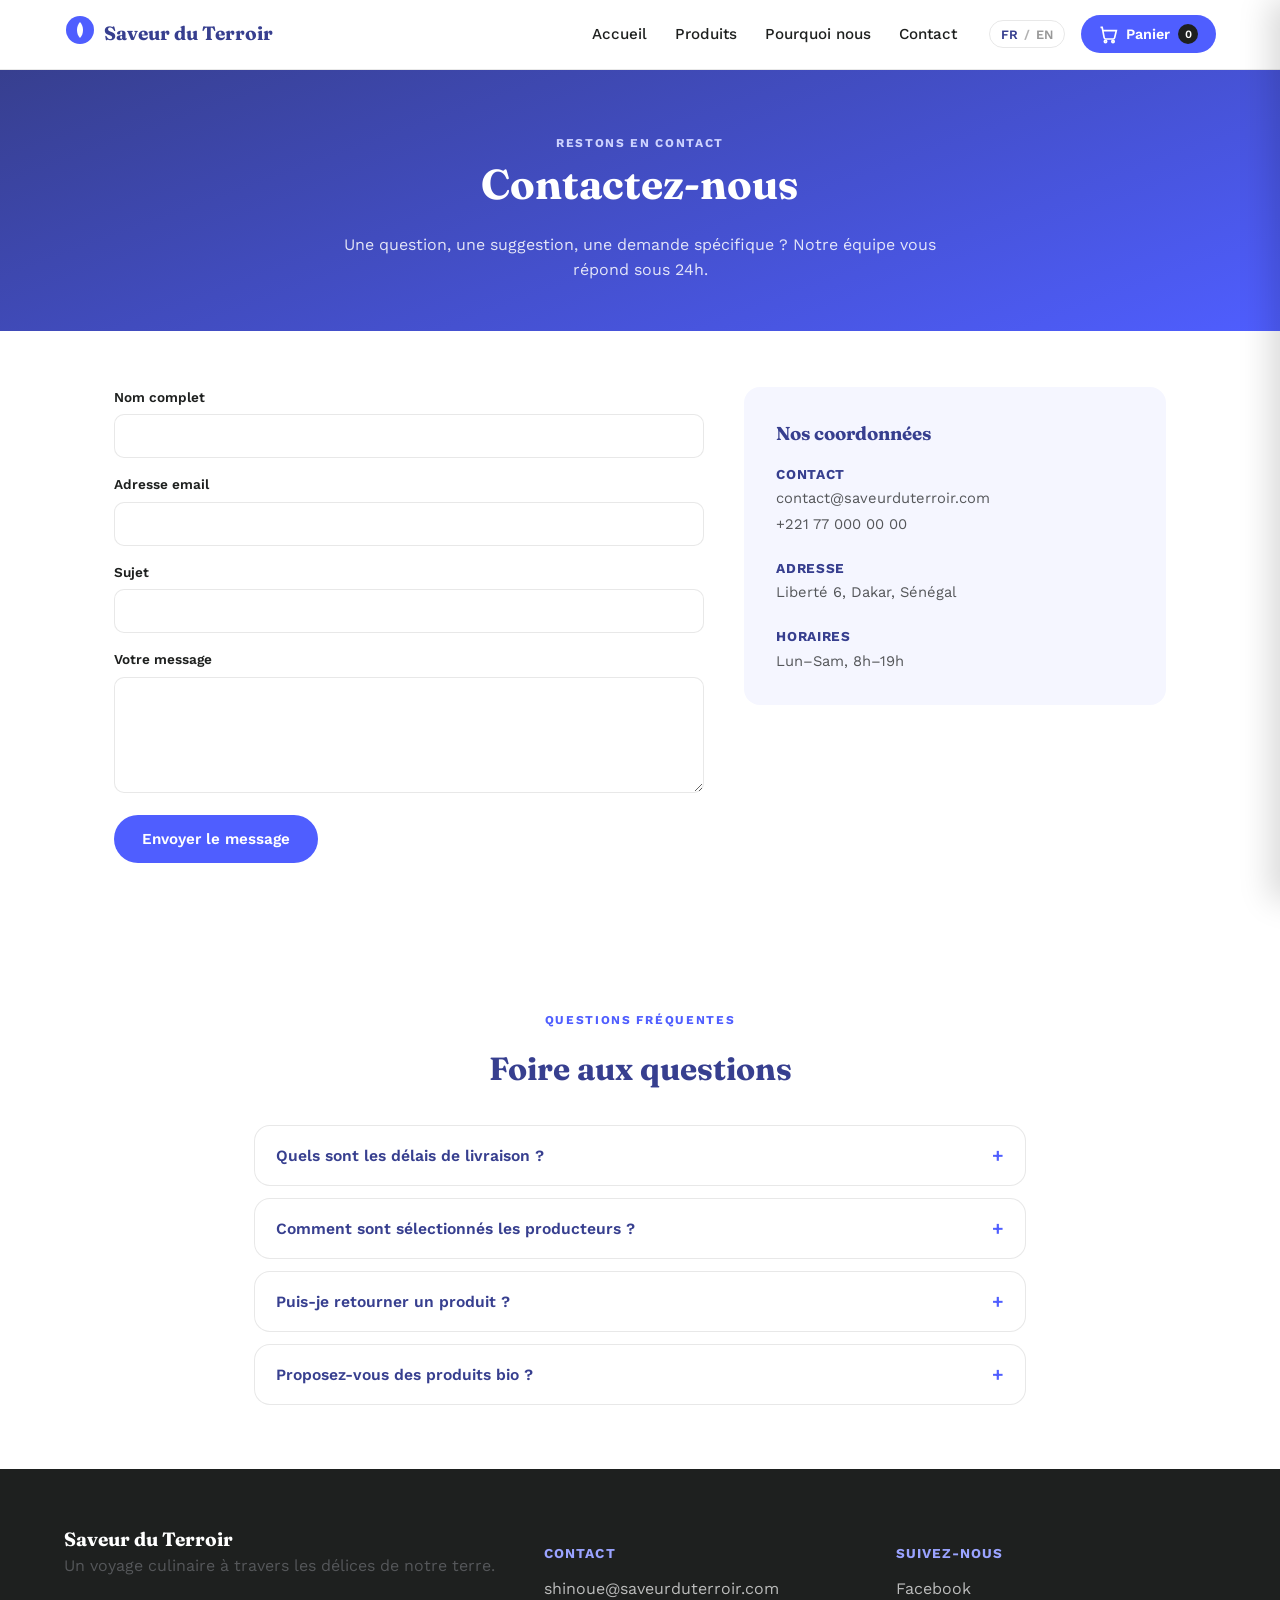
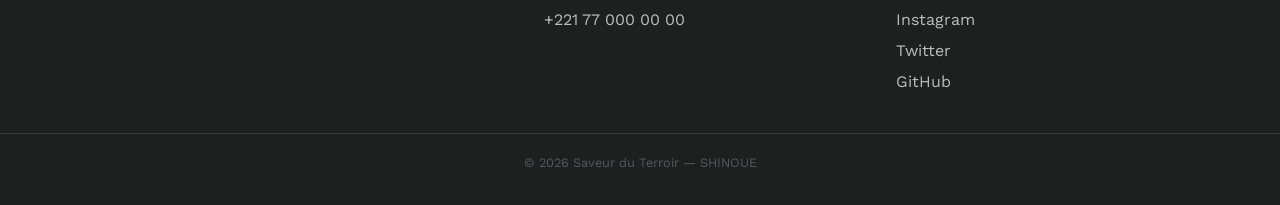
==== contact.html @ abf0537a "Add files via upload" ====
<!DOCTYPE html>
<html lang="fr" data-lang="fr">
<head>
<meta charset="UTF-8">
<meta name="viewport" content="width=device-width, initial-scale=1.0">
<title>Contact — Saveur du Terroir</title>
<meta name="description" content="Contactez l'équipe Saveur du Terroir pour toute question sur nos produits ou vos commandes.">
<link rel="preconnect" href="https://fonts.googleapis.com">
<link href="https://fonts.googleapis.com/css2?family=Fraunces:ital,opsz,wght@0,9..144,400;0,9..144,600;0,9..144,700;0,9..144,900;1,9..144,500&family=Work+Sans:wght@400;500;600;700&display=swap" rel="stylesheet">
<link rel="stylesheet" href="style.css">
</head>
<body>

<!-- ============ HEADER ============ -->
<header class="site-header" id="siteHeader">
  <div class="header-inner">
    <a href="index.html#top" class="logo">
      <span class="logo-mark" aria-hidden="true">
        <svg viewBox="0 0 48 48" width="32" height="32">
          <circle cx="24" cy="24" r="21" fill="var(--color-primary)"/>
          <path d="M24 12 C30 18 30 30 24 36 C18 30 18 18 24 12 Z" fill="#fff"/>
        </svg>
      </span>
      <span class="logo-text">Saveur du Terroir</span>
    </a>

    <nav class="main-nav" aria-label="Navigation principale">
      <a href="index.html#top" data-i18n="nav.home">Accueil</a>
      <a href="produits.html" data-i18n="nav.products">Produits</a>
      <a href="index.html#pourquoi" data-i18n="nav.why">Pourquoi nous</a>
      <a href="contact.html" data-i18n="nav.contact">Contact</a>
    </nav>

    <div class="header-actions">
      <button class="lang-toggle" id="langToggle" aria-label="Changer de langue">
        <span class="lang-option is-active" data-lang-btn="fr">FR</span>
        <span class="lang-sep">/</span>
        <span class="lang-option" data-lang-btn="en">EN</span>
      </button>
      <button class="cart-button" id="cartButton" aria-haspopup="dialog" aria-controls="cartDrawer">
        <svg viewBox="0 0 24 24" width="20" height="20" fill="none" stroke="currentColor" stroke-width="2">
          <path d="M3 4h2l2.4 12.4a2 2 0 0 0 2 1.6h8.6a2 2 0 0 0 2-1.6L22 8H6"/>
          <circle cx="9" cy="21" r="1.4"/>
          <circle cx="18" cy="21" r="1.4"/>
        </svg>
        <span data-i18n="nav.cart">Panier</span>
        <span class="cart-count" id="cartCount">0</span>
      </button>
    </div>
  </div>
</header>

<!-- ============ PAGE HEADER BANNER ============ -->
<section class="page-banner">
  <div class="page-banner-inner reveal">
    <p class="eyebrow" data-i18n="page.contact.eyebrow">Restons en contact</p>
    <h1 data-i18n="page.contact.title">Contactez-nous</h1>
    <p data-i18n="page.contact.sub">Une question, une suggestion, une demande spécifique ? Notre équipe vous répond sous 24h.</p>
  </div>
</section>

<!-- ============ CONTACT ============ -->
<section class="contact-section">
  <div class="contact-grid">
    <form class="contact-form reveal" id="contactForm">
      <label>
        <span data-i18n="contact.form.name">Nom complet</span>
        <input type="text" name="name" required>
      </label>
      <label>
        <span data-i18n="contact.form.email">Adresse email</span>
        <input type="email" name="email" required>
      </label>
      <label>
        <span data-i18n="contact.form.subject">Sujet</span>
        <input type="text" name="subject">
      </label>
      <label>
        <span data-i18n="contact.form.message">Votre message</span>
        <textarea name="message" rows="5" required></textarea>
      </label>
      <button type="submit" class="btn btn--primary" data-i18n="contact.form.submit">Envoyer le message</button>
      <p class="form-msg" id="contactMsg"></p>
    </form>

    <div class="contact-info reveal">
      <h3 data-i18n="contact.info.title">Nos coordonnées</h3>
      <ul class="info-list">
        <li>
          <strong data-i18n="footer.contact">Contact</strong>
          <span>contact@saveurduterroir.com</span>
          <span>+221 77 000 00 00</span>
        </li>
        <li>
          <strong>Adresse</strong>
          <span data-i18n="contact.info.address">Liberté 6, Dakar, Sénégal</span>
        </li>
        <li>
          <strong>Horaires</strong>
          <span data-i18n="contact.info.hours">Lun–Sam, 8h–19h</span>
        </li>
      </ul>
    </div>
  </div>
</section>

<!-- ============ FAQ ============ -->
<section class="faq-section">
  <div class="section-head reveal">
    <p class="eyebrow" data-i18n="faq.eyebrow">Questions fréquentes</p>
    <h2 data-i18n="faq.title">Foire aux questions</h2>
  </div>
  <div class="faq-list reveal">
    <div class="faq-item">
      <button class="faq-question"><span data-i18n="faq.q1">Quels sont les délais de livraison ?</span><span class="faq-icon">+</span></button>
      <div class="faq-answer"><p data-i18n="faq.a1">Nous livrons sous 24h à Dakar et sa banlieue, et sous 2 à 4 jours dans le reste du pays.</p></div>
    </div>
    <div class="faq-item">
      <button class="faq-question"><span data-i18n="faq.q2">Comment sont sélectionnés les producteurs ?</span><span class="faq-icon">+</span></button>
      <div class="faq-answer"><p data-i18n="faq.a2">Chaque producteur est visité et évalué par notre équipe avant intégration au catalogue.</p></div>
    </div>
    <div class="faq-item">
      <button class="faq-question"><span data-i18n="faq.q3">Puis-je retourner un produit ?</span><span class="faq-icon">+</span></button>
      <div class="faq-answer"><p data-i18n="faq.a3">Oui, tout produit non conforme ou endommagé à la livraison peut être signalé sous 24h.</p></div>
    </div>
    <div class="faq-item">
      <button class="faq-question"><span data-i18n="faq.q4">Proposez-vous des produits bio ?</span><span class="faq-icon">+</span></button>
      <div class="faq-answer"><p data-i18n="faq.a4">Une partie croissante de notre catalogue est certifiée bio ou cultivée sans pesticides.</p></div>
    </div>
  </div>
</section>

<!-- ============ FOOTER ============ -->
<footer class="site-footer">
  <div class="footer-inner">
    <div class="footer-brand">
      <span class="logo-text">Saveur du Terroir</span>
      <p data-i18n="footer.tagline">Un voyage culinaire à travers les délices de notre terre.</p>
    </div>
    <div class="footer-col">
      <h4 data-i18n="footer.contact">Contact</h4>
      <p>shinoue@saveurduterroir.com</p>
      <p>+221 77 000 00 00</p>
    </div>
    <div class="footer-col">
      <h4 data-i18n="footer.follow">Suivez-nous</h4>
      <p><a href="#">Facebook</a></p>
      <p><a href="#">Instagram</a></p>
      <p><a href="#">Twitter</a></p>
      <p><a href="https://github.com/" target="_blank" rel="noopener">GitHub</a></p>
    </div>
  </div>
  <div class="footer-bottom">
    <p>© 2026 Saveur du Terroir — <span >SHINOUE</span></p>
  </div>
</footer>

<!-- ============ CART DRAWER ============ -->
<div class="drawer-overlay" id="drawerOverlay"></div>
<aside class="cart-drawer" id="cartDrawer" role="dialog" aria-label="Panier">
  <div class="cart-drawer-head">
    <h3 data-i18n="cart.title">Votre panier</h3>
    <button class="drawer-close" id="drawerClose" aria-label="Fermer">✕</button>
  </div>
  <div class="cart-items" id="cartItems"></div>
  <div class="cart-footer">
    <div class="cart-total-row">
      <span data-i18n="cart.total">Total</span>
      <strong id="cartTotal">0 FCFA</strong>
    </div>
    <button class="btn btn--primary btn--full" id="checkoutBtn" data-i18n="cart.checkout">Valider la commande</button>
  </div>
</aside>

<script src="script.js"></script>
</body>
</html>
---- style.css ----
/* =========================================================
   SAVEUR DU TERROIR — design tokens
   Palette (coolors) : https://coolors.co/ffffff-4f5eff-373f8f-1e201f
   ========================================================= */
:root{
  --color-bg:        #FFFFFF;
  --color-surface:   #F5F6FF; /* teinte claire dérivée du bleu, pour alterner les sections */
  --color-primary:   #4F5EFF; /* bleu principal */
  --color-primary-d: #373F8F; /* bleu profond */
  --color-ink:       #1E201F; /* quasi-noir, texte */
  --color-ink-soft:  #55575A;
  --color-line:      rgba(30,32,31,.10);

  --font-display: 'Fraunces', serif;
  --font-body: 'Work Sans', sans-serif;

  --radius: 16px;
  --shadow: 0 12px 32px rgba(55,63,143,.16);
  --ease: cubic-bezier(.22,.61,.36,1);
}

*{ box-sizing:border-box; }
html{ scroll-behavior:smooth; }
body{
  margin:0; font-family:var(--font-body); color:var(--color-ink);
  background:var(--color-bg); line-height:1.55; -webkit-font-smoothing:antialiased;
  overflow-x:hidden;
}
h1,h2,h3{ font-family:var(--font-display); margin:0 0 .4em; color:var(--color-primary-d); }
p{ margin:0 0 1em; color:var(--color-ink-soft); }
a{ color:inherit; }
ul,ol{ margin:0; padding:0; list-style:none; }
button{ font-family:inherit; cursor:pointer; }
img{ max-width:100%; display:block; }

.btn{
  display:inline-flex; align-items:center; justify-content:center;
  padding:.85em 1.7em; border-radius:999px; font-weight:600; text-decoration:none;
  border:2px solid transparent; font-size:.95rem;
  transition: transform .2s var(--ease), box-shadow .2s var(--ease), background .2s var(--ease);
}
.btn--primary{ background:var(--color-primary); color:#fff; }
.btn--primary:hover{ transform:translateY(-3px); box-shadow:var(--shadow); background:var(--color-primary-d); }
.btn--ghost{ border-color:var(--color-primary); color:var(--color-primary-d); }
.btn--ghost:hover{ background:var(--color-primary); color:#fff; transform:translateY(-3px); }
.btn--full{ width:100%; }

/* ---------------- scroll-reveal animation ---------------- */
.reveal{
  opacity:0; transform: translateY(28px);
  transition: opacity .7s var(--ease), transform .7s var(--ease);
}
.reveal.is-visible{ opacity:1; transform:none; }
@media (prefers-reduced-motion: reduce){
  .reveal{ opacity:1; transform:none; transition:none; }
  *{ scroll-behavior:auto !important; }
}

/* =========================== HEADER =========================== */
.site-header{
  position:sticky; top:0; z-index:40;
  background:rgba(255,255,255,.85); backdrop-filter:blur(8px);
  border-bottom:1px solid var(--color-line);
  transition: box-shadow .3s var(--ease);
}
.site-header.is-scrolled{ box-shadow:0 4px 20px rgba(30,32,31,.06); }
.header-inner{ max-width:1200px; margin:0 auto; display:flex; align-items:center; gap:2rem; padding:.9rem 1.5rem; }
.logo{ display:flex; align-items:center; gap:.5rem; text-decoration:none; }
.logo-text{ font-family:var(--font-display); font-weight:700; font-size:1.2rem; color:var(--color-primary-d); }
.main-nav{ display:flex; gap:1.75rem; margin-left:auto; }
.main-nav a{ text-decoration:none; font-weight:500; font-size:.95rem; position:relative; }
.main-nav a::after{
  content:""; position:absolute; left:0; bottom:-4px; width:0; height:2px;
  background:var(--color-primary); transition:width .25s var(--ease);
}
.main-nav a:hover::after{ width:100%; }
.header-actions{ display:flex; align-items:center; gap:1rem; }

.lang-toggle{
  display:flex; align-items:center; gap:.35rem; background:none;
  border:1px solid var(--color-line); border-radius:999px; padding:.35rem .7rem;
  font-size:.8rem; font-weight:600;
}
.lang-option{ opacity:.4; transition:opacity .2s; }
.lang-option.is-active{ opacity:1; color:var(--color-primary-d); }
.lang-sep{ opacity:.3; }

.cart-button{
  display:flex; align-items:center; gap:.5rem; background:var(--color-primary); color:#fff;
  border:none; border-radius:999px; padding:.55rem 1.1rem; font-weight:600; font-size:.9rem;
  transition: transform .2s var(--ease), background .2s var(--ease);
}
.cart-button:hover{ background:var(--color-primary-d); transform:translateY(-2px); }
.cart-count{
  background:var(--color-ink); color:#fff; border-radius:999px; min-width:20px; height:20px;
  display:flex; align-items:center; justify-content:center; font-size:.7rem; padding:0 .3rem;
  transition: transform .2s var(--ease);
}
.cart-count.bump{ transform:scale(1.35); }

/* =========================== HERO =========================== */
.hero{
  max-width:1200px; margin:0 auto;
  display:grid; grid-template-columns:1.1fr .9fr; align-items:center; gap:2rem;
  padding: 4rem 1.5rem 3rem;
}
.eyebrow{
  text-transform:uppercase; letter-spacing:.14em; font-size:.75rem; font-weight:700;
  color:var(--color-primary); margin-bottom:.9rem;
}
.hero h1{ font-size:clamp(2.1rem,4vw,3.2rem); font-weight:700; line-height:1.1; }
.hero-sub{ font-size:1.05rem; max-width:460px; }
.hero-cta{ display:flex; gap:1rem; margin-top:1.6rem; flex-wrap:wrap; }

.hero-visual{ position:relative; display:flex; align-items:center; justify-content:center; }
.hero-visual-glow{
  position:absolute; inset:-10%;
  background: radial-gradient(circle, rgba(79,94,255,.28), transparent 70%);
  border-radius:50%;
  animation: pulseGlow 5s ease-in-out infinite;
}
@keyframes pulseGlow{
  0%,100%{ transform:scale(1); opacity:.9; }
  50%{ transform:scale(1.08); opacity:1; }
}
.hero-img{
  position:relative; z-index:1; width:100%; max-width:420px;
  filter: drop-shadow(0 20px 40px rgba(55,63,143,.28));
  animation: floatImg 6s ease-in-out infinite;
}
@keyframes floatImg{
  0%,100%{ transform:translateY(0); }
  50%{ transform:translateY(-14px); }
}
@media (prefers-reduced-motion: reduce){
  .hero-visual-glow, .hero-img{ animation:none; }
}

@media (max-width:860px){
  .hero{ grid-template-columns:1fr; text-align:center; padding-top:2.5rem; }
  .hero-sub{ margin-inline:auto; }
  .hero-cta{ justify-content:center; }
  .hero-visual{ order:-1; }
  .hero-img{ max-width:260px; }
}

/* =========================== PRODUCTS =========================== */
.products-section{ max-width:1200px; margin:0 auto; padding:3rem 1.5rem 2rem; }
.section-head{ text-align:center; max-width:560px; margin:0 auto 2rem; }
.section-head h2{ font-size:2rem; }

.category-filters{ display:flex; gap:.6rem; flex-wrap:wrap; justify-content:center; margin-bottom:2.5rem; }
.category-chip{
  border:1px solid var(--color-line); background:#fff; padding:.5rem 1.1rem;
  border-radius:999px; font-size:.85rem; font-weight:500; color:var(--color-ink-soft);
  transition: background .2s var(--ease), color .2s var(--ease), transform .2s var(--ease);
}
.category-chip:hover{ transform:translateY(-2px); }
.category-chip.is-active{ background:var(--color-primary); border-color:var(--color-primary); color:#fff; }

.product-grid{ display:grid; grid-template-columns:repeat(auto-fill,minmax(230px,1fr)); gap:1.4rem; }
.product-card{
  background:#fff; border-radius:var(--radius); overflow:hidden; border:1px solid var(--color-line);
  display:flex; flex-direction:column;
  transition: transform .3s var(--ease), box-shadow .3s var(--ease);
  opacity:0; transform:translateY(24px);
  animation: cardIn .6s var(--ease) forwards;
}
@keyframes cardIn{ to{ opacity:1; transform:none; } }
.product-card:hover{ transform:translateY(-6px); box-shadow:var(--shadow); }
.product-thumb{ height:120px; display:flex; align-items:center; justify-content:center; font-size:3rem; background:var(--color-surface); }
.product-body{ padding:1rem 1.1rem 1.2rem; display:flex; flex-direction:column; gap:.4rem; flex:1; }
.product-cat{ font-size:.7rem; text-transform:uppercase; letter-spacing:.08em; color:var(--color-primary); font-weight:700; }
.product-name{ font-family:var(--font-display); font-weight:600; font-size:1.05rem; color:var(--color-primary-d); }
.product-row{ margin-top:auto; display:flex; align-items:center; justify-content:space-between; padding-top:.6rem; }
.product-price{ font-weight:700; color:var(--color-ink); }
.add-btn{
  background:var(--color-primary); border:none; border-radius:999px; width:34px; height:34px;
  font-size:1.1rem; font-weight:700; color:#fff;
  transition: transform .2s var(--ease), background .2s var(--ease);
}
.add-btn:hover{ background:var(--color-primary-d); transform:scale(1.1) rotate(90deg); }

/* =========================== WHY US (image band) =========================== */
.why-section{
  position:relative; color:#fff; overflow:hidden;
  background:
    linear-gradient(160deg, rgba(55,63,143,.94), rgba(79,94,255,.88)),
    url('assets/hero-bg.png');
  background-size: cover, 340px;
  background-position: center, center;
  background-blend-mode: normal, luminosity;
}
.why-overlay{ position:absolute; inset:0; backdrop-filter: blur(0px); }
.why-inner{ position:relative; max-width:1100px; margin:0 auto; padding:5rem 1.5rem; text-align:center; }
.why-section .eyebrow{ color:#CDD3FF; }
.why-section h2{ color:#fff; font-size:2rem; margin-bottom:2.5rem; }
.why-grid{ display:grid; grid-template-columns:repeat(3,1fr); gap:1.6rem; }
.why-card{
  background:rgba(255,255,255,.08); border:1px solid rgba(255,255,255,.18);
  border-radius:var(--radius); padding:1.8rem 1.5rem; text-align:left;
  backdrop-filter: blur(6px);
  transition: transform .3s var(--ease), background .3s var(--ease);
}
.why-card:hover{ transform:translateY(-6px); background:rgba(255,255,255,.14); }
.why-num{ font-family:var(--font-display); font-size:1.6rem; font-weight:700; color:#CDD3FF; }
.why-card h3{ color:#fff; font-size:1.1rem; margin-top:.4rem; }
.why-card p{ color:rgba(255,255,255,.82); margin-bottom:0; }
@media (max-width:860px){ .why-grid{ grid-template-columns:1fr; } }

/* =========================== FOOTER =========================== */
.site-footer{ background:var(--color-ink); color:rgba(255,255,255,.85); }
.footer-inner{ max-width:1200px; margin:0 auto; padding:3.5rem 1.5rem 2rem; display:grid; grid-template-columns:1.4fr 1fr 1fr; gap:2rem; }
.footer-brand .logo-text{ color:#fff; }
.footer-col h4{ color:#9AA3FF; font-size:.85rem; text-transform:uppercase; letter-spacing:.08em; margin-bottom:.8rem; }
.footer-col p{ color:rgba(255,255,255,.7); margin-bottom:.4rem; }
.footer-col a{ text-decoration:none; transition:color .2s; }
.footer-col a:hover{ color:#9AA3FF; }
.footer-bottom{ border-top:1px solid rgba(255,255,255,.12); padding:1.2rem 1.5rem; text-align:center; font-size:.8rem; color:rgba(255,255,255,.5); }
@media (max-width:760px){ .footer-inner{ grid-template-columns:1fr; } }

/* =========================== CART DRAWER =========================== */
.drawer-overlay{ position:fixed; inset:0; background:rgba(30,32,31,.5); opacity:0; pointer-events:none; transition:opacity .3s var(--ease); z-index:60; }
.drawer-overlay.is-open{ opacity:1; pointer-events:auto; }
.cart-drawer{
  position:fixed; top:0; right:0; height:100%; width:min(400px,92vw); background:#fff;
  transform:translateX(100%); transition:transform .35s var(--ease); z-index:70;
  display:flex; flex-direction:column; box-shadow:-10px 0 30px rgba(0,0,0,.15);
}
.cart-drawer.is-open{ transform:translateX(0); }
.cart-drawer-head{ display:flex; align-items:center; justify-content:space-between; padding:1.2rem 1.4rem; background:var(--color-primary); color:#fff; }
.cart-drawer-head h3{ color:#fff; margin:0; }
.drawer-close{ background:none; border:none; color:#fff; font-size:1.1rem; }
.cart-items{ flex:1; overflow-y:auto; padding:1rem 1.4rem; }
.cart-item{ display:flex; gap:.8rem; align-items:center; padding:.7rem 0; border-bottom:1px solid var(--color-line); }
.cart-item .thumb{ font-size:1.6rem; width:40px; text-align:center; }
.cart-item .info{ flex:1; }
.cart-item .name{ font-weight:600; font-size:.9rem; }
.cart-item .qty-controls{ display:flex; align-items:center; gap:.5rem; margin-top:.3rem; }
.cart-item .qty-controls button{ width:24px; height:24px; border-radius:50%; border:1px solid var(--color-line); background:#fff; }
.cart-item .remove{ font-size:.75rem; color:var(--color-primary); background:none; border:none; text-decoration:underline; margin-top:.2rem; }
.cart-empty{ text-align:center; color:var(--color-ink-soft); padding:2rem 0; }
.cart-footer{ padding:1.2rem 1.4rem; border-top:1px solid var(--color-line); background:var(--color-surface); }
.cart-total-row{ display:flex; justify-content:space-between; margin-bottom:1rem; font-size:1.05rem; }

/* =========================== ABOUT / NOTRE HISTOIRE =========================== */
.about-section{ background:var(--color-surface); padding:4rem 1.5rem; }
.about-inner{ max-width:1100px; margin:0 auto; display:grid; grid-template-columns:1.3fr .9fr; gap:3rem; align-items:center; }
.about-text h2{ font-size:1.8rem; }
.about-stats{ display:grid; grid-template-columns:1fr 1fr; gap:1rem; }
.stat-card{
  background:#fff; border:1px solid var(--color-line); border-radius:var(--radius);
  padding:1.4rem 1rem; text-align:center;
  transition: transform .3s var(--ease);
}
.stat-card:hover{ transform:translateY(-4px); }
.stat-card strong{ display:block; font-family:var(--font-display); font-size:1.6rem; color:var(--color-primary); }
.stat-card span{ font-size:.8rem; color:var(--color-ink-soft); }
@media (max-width:860px){ .about-inner{ grid-template-columns:1fr; } .about-stats{ grid-template-columns:repeat(3,1fr); } }

/* View-all link under featured products */
.view-all-wrap{ text-align:center; margin-top:2.2rem; }

/* =========================== TESTIMONIALS =========================== */
.testi-section{ max-width:1200px; margin:0 auto; padding:3rem 1.5rem; }
.testi-grid{ display:grid; grid-template-columns:repeat(3,1fr); gap:1.5rem; }
.testi-card{
  background:#fff; border:1px solid var(--color-line); border-radius:var(--radius);
  padding:1.8rem; margin:0; position:relative;
  transition: transform .3s var(--ease), box-shadow .3s var(--ease);
}
.testi-card:hover{ transform:translateY(-6px); box-shadow:var(--shadow); }
.testi-card p{ font-family:var(--font-display); font-style:italic; color:var(--color-ink); font-size:1.05rem; }
.testi-card cite{ display:block; font-style:normal; font-weight:600; color:var(--color-primary-d); font-size:.85rem; }
@media (max-width:860px){ .testi-grid{ grid-template-columns:1fr; } }

/* =========================== FAQ =========================== */
.faq-section{ max-width:820px; margin:0 auto; padding:3rem 1.5rem 4rem; }
.faq-list{ display:flex; flex-direction:column; gap:.8rem; }
.faq-item{ border:1px solid var(--color-line); border-radius:var(--radius); overflow:hidden; background:#fff; }
.faq-question{
  width:100%; text-align:left; background:none; border:none; padding:1.1rem 1.3rem;
  display:flex; align-items:center; justify-content:space-between; font-weight:600; font-size:.98rem; color:var(--color-primary-d);
}
.faq-icon{ transition: transform .3s var(--ease); color:var(--color-primary); font-size:1.2rem; }
.faq-item.is-open .faq-icon{ transform:rotate(45deg); }
.faq-answer{ max-height:0; overflow:hidden; transition: max-height .3s var(--ease); padding:0 1.3rem; }
.faq-item.is-open .faq-answer{ max-height:200px; padding-bottom:1.1rem; }
.faq-answer p{ margin:0; font-size:.92rem; }

/* =========================== NEWSLETTER =========================== */
.newsletter-section{
  background: linear-gradient(135deg, var(--color-primary), var(--color-primary-d));
  color:#fff; text-align:center; padding:3.5rem 1.5rem;
}
.newsletter-inner{ max-width:560px; margin:0 auto; }
.newsletter-section h2{ color:#fff; font-size:1.7rem; }
.newsletter-section p{ color:rgba(255,255,255,.85); }
.newsletter-form{ display:flex; gap:.6rem; flex-wrap:wrap; justify-content:center; margin-top:1.2rem; }
.newsletter-form input{
  flex:1; min-width:220px; padding:.8rem 1.1rem; border-radius:999px; border:none; font-size:.95rem; font-family:inherit;
}
.newsletter-form input:focus{ outline:3px solid rgba(255,255,255,.5); }
.form-msg{ margin-top:.9rem; font-size:.85rem; font-weight:600; color:#fff; opacity:0; transition:opacity .3s var(--ease); }
.form-msg.is-visible{ opacity:1; }

/* =========================== PAGE BANNER (produits / contact) =========================== */
.page-banner{
  background: linear-gradient(160deg, var(--color-primary-d), var(--color-primary));
  color:#fff; padding:4rem 1.5rem 3rem; text-align:center;
}
.page-banner-inner{ max-width:640px; margin:0 auto; }
.page-banner h1{ color:#fff; font-size:clamp(1.9rem,3.6vw,2.6rem); }
.page-banner .eyebrow{ color:#CDD3FF; }
.page-banner p{ color:rgba(255,255,255,.85); margin-bottom:0; }

/* =========================== CONTACT PAGE =========================== */
.contact-section{ max-width:1100px; margin:0 auto; padding:3.5rem 1.5rem; }
.contact-grid{ display:grid; grid-template-columns:1.4fr 1fr; gap:2.5rem; }
.contact-form{ display:flex; flex-direction:column; gap:1rem; }
.contact-form label{ display:flex; flex-direction:column; gap:.4rem; font-size:.85rem; font-weight:600; color:var(--color-ink); }
.contact-form input, .contact-form textarea{
  border:1px solid var(--color-line); border-radius:10px; padding:.75rem .9rem; font-family:inherit; font-size:.95rem;
  transition: border-color .2s var(--ease);
}
.contact-form input:focus, .contact-form textarea:focus{ outline:none; border-color:var(--color-primary); }
.contact-form button{ align-self:flex-start; margin-top:.4rem; }
.contact-form .form-msg{ color:var(--color-primary-d); opacity:0; }
.contact-form .form-msg.is-visible{ opacity:1; }

.contact-info{ background:var(--color-surface); border-radius:var(--radius); padding:2rem; height:fit-content; }
.info-list{ display:flex; flex-direction:column; gap:1.4rem; margin-top:1rem; }
.info-list li{ display:flex; flex-direction:column; gap:.15rem; }
.info-list strong{ color:var(--color-primary-d); font-size:.85rem; text-transform:uppercase; letter-spacing:.05em; }
.info-list span{ color:var(--color-ink-soft); font-size:.92rem; }
@media (max-width:860px){ .contact-grid{ grid-template-columns:1fr; } }

/* Focus visibility */
a:focus-visible, button:focus-visible{ outline:3px solid var(--color-primary); outline-offset:2px; }
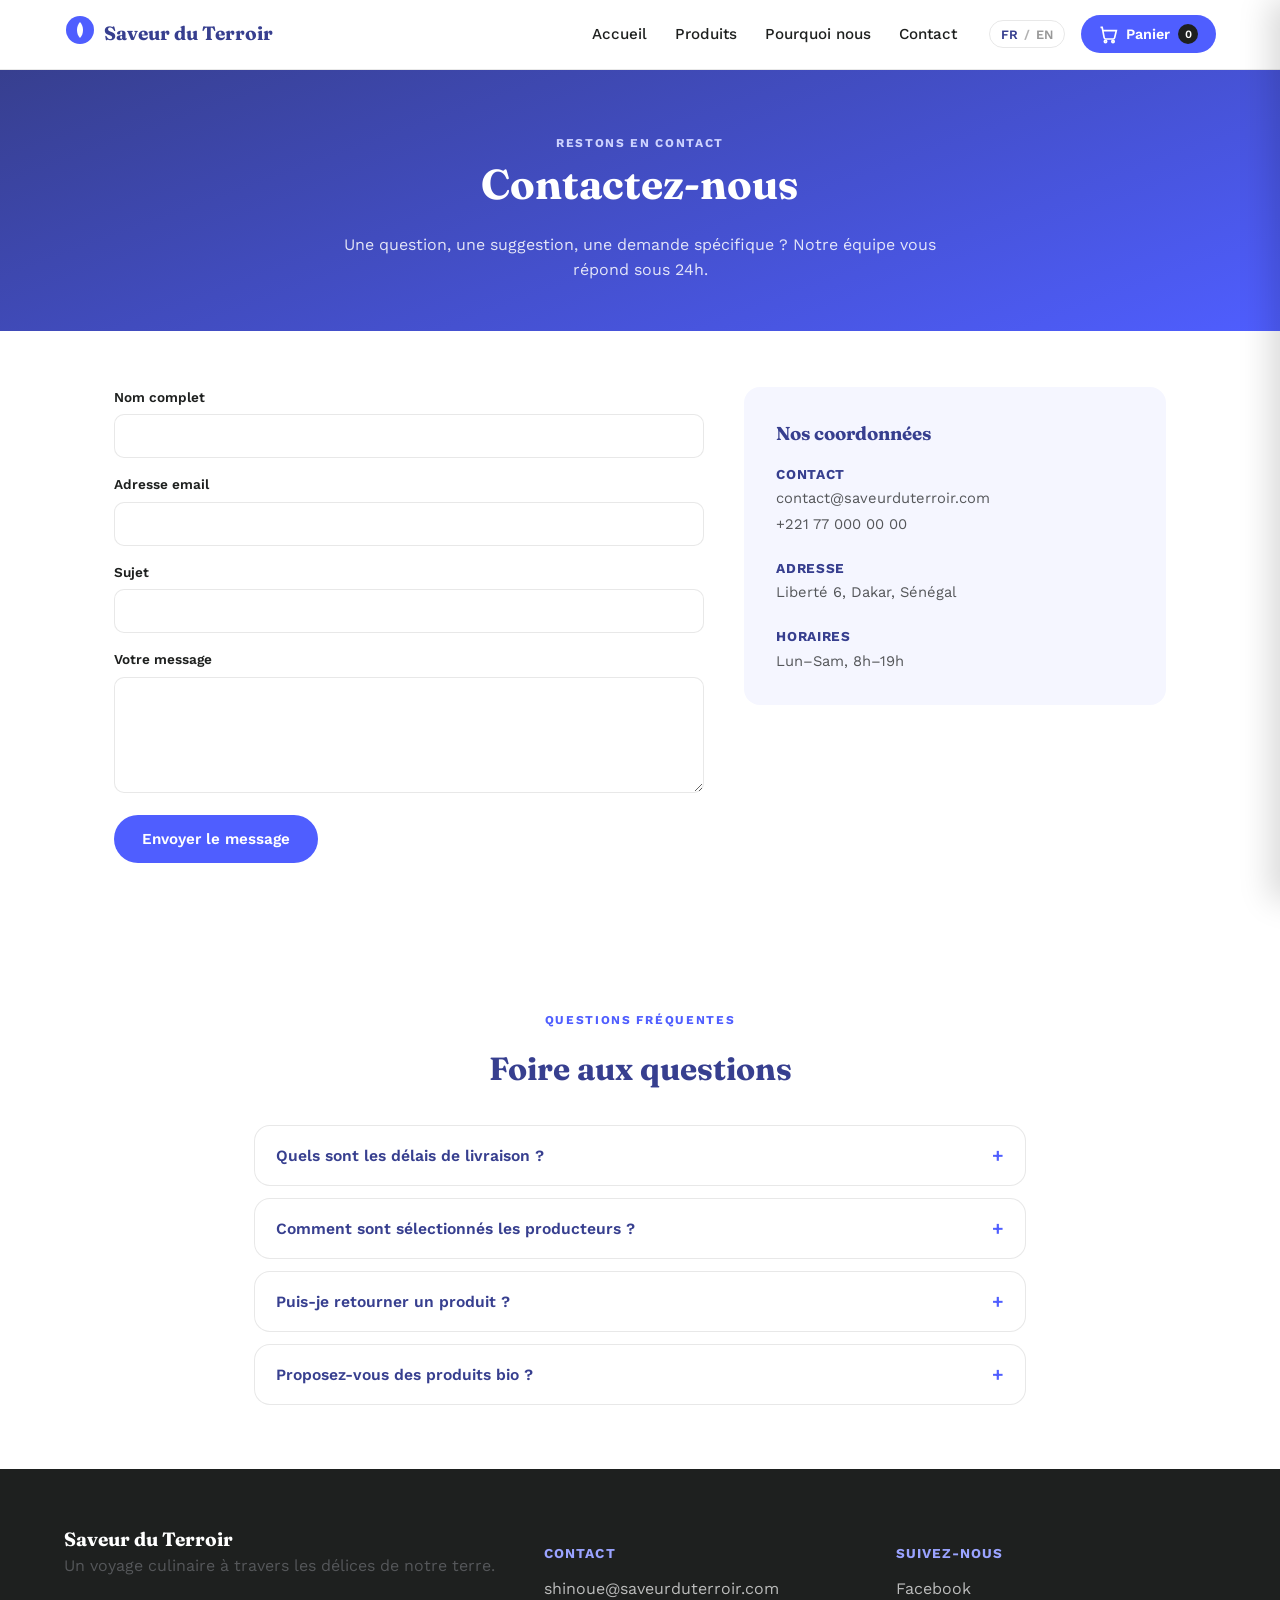
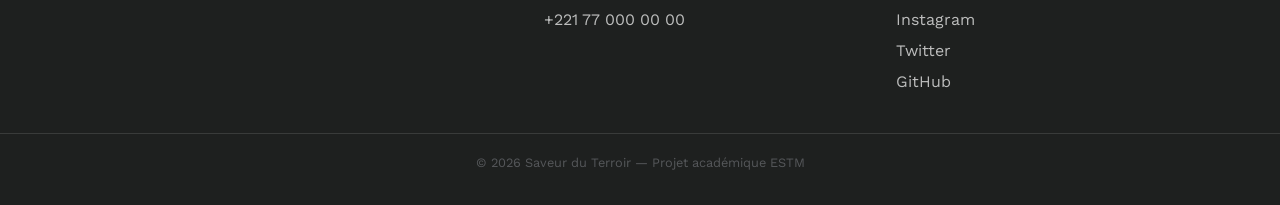
==== commit 0182a944: "Update contact.html" ====
--- a/contact.html
+++ b/contact.html
@@ -147,11 +147,11 @@
       <p><a href="#">Facebook</a></p>
       <p><a href="#">Instagram</a></p>
       <p><a href="#">Twitter</a></p>
-      <p><a href="https://github.com/" target="_blank" rel="noopener">GitHub</a></p>
+      <p><a href="https://github.com/Shinoue-debug" target="_blank" rel="noopener">GitHub</a></p>
     </div>
   </div>
   <div class="footer-bottom">
-    <p>© 2026 Saveur du Terroir — <span >SHINOUE</span></p>
+    <p>© 2026 Saveur du Terroir — <span data-i18n="footer.school">SHINOUE</span></p>
   </div>
 </footer>
 
@@ -163,6 +163,34 @@
     <button class="drawer-close" id="drawerClose" aria-label="Fermer">✕</button>
   </div>
   <div class="cart-items" id="cartItems"></div>
+  <div class="checkout-form-wrap" id="checkoutFormWrap" hidden>
+    <form id="checkoutForm">
+      <label>
+        <span data-i18n="checkout.form.name">Nom complet</span>
+        <input type="text" id="checkoutName" required>
+      </label>
+      <label>
+        <span data-i18n="checkout.form.phone">Téléphone</span>
+        <input type="tel" id="checkoutPhone" required>
+      </label>
+      <label>
+        <span data-i18n="checkout.form.address">Adresse de livraison</span>
+        <input type="text" id="checkoutAddress" required>
+      </label>
+      <label>
+        <span data-i18n="checkout.form.city">Quartier / Ville</span>
+        <input type="text" id="checkoutCity" required>
+      </label>
+      <label>
+        <span data-i18n="checkout.form.note">Note pour le livreur (optionnel)</span>
+        <textarea id="checkoutNote" rows="2"></textarea>
+      </label>
+      <div class="checkout-form-actions">
+        <button type="button" class="btn btn--ghost" id="backToCart" data-i18n="checkout.form.back">Retour au panier</button>
+        <button type="submit" class="btn btn--primary" data-i18n="checkout.form.submit">Confirmer la commande</button>
+      </div>
+    </form>
+  </div>
   <div class="cart-footer">
     <div class="cart-total-row">
       <span data-i18n="cart.total">Total</span>
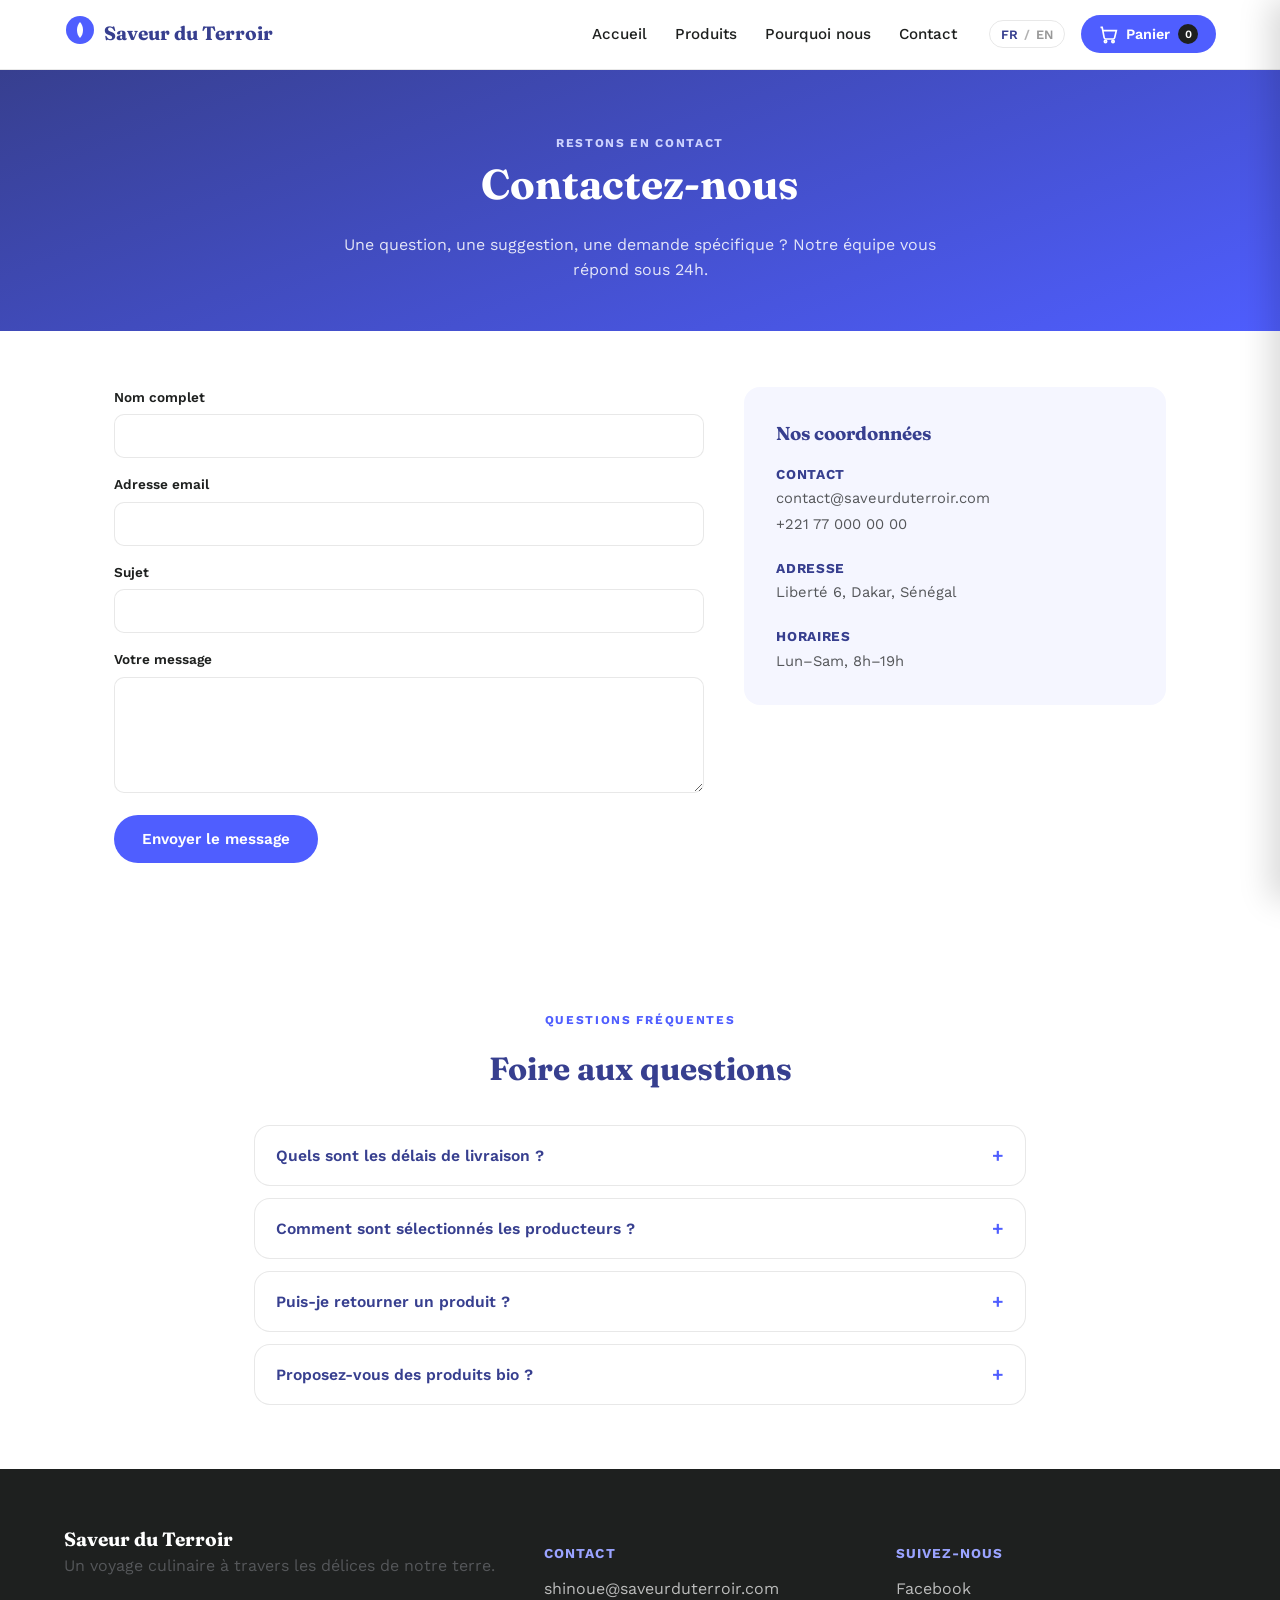
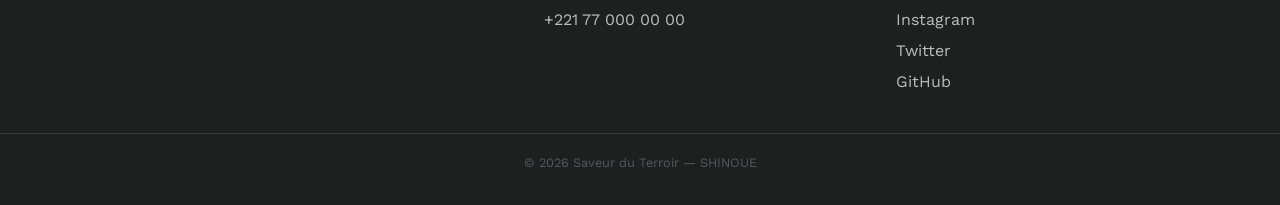
==== commit fa8df95e: "Update footer to remove data-i18n attribute" ====
--- a/contact.html
+++ b/contact.html
@@ -151,7 +151,7 @@
     </div>
   </div>
   <div class="footer-bottom">
-    <p>© 2026 Saveur du Terroir — <span data-i18n="footer.school">SHINOUE</span></p>
+    <p>© 2026 Saveur du Terroir — <span>SHINOUE</span></p>
   </div>
 </footer>
 
--- a/style.css
+++ b/style.css
@@ -186,7 +186,7 @@
   position:relative; color:#fff; overflow:hidden;
   background:
     linear-gradient(160deg, rgba(55,63,143,.94), rgba(79,94,255,.88)),
-    url('assets/hero-bg.png');
+    url('hero-bg.png');
   background-size: cover, 340px;
   background-position: center, center;
   background-blend-mode: normal, luminosity;
@@ -243,6 +243,33 @@
 .cart-footer{ padding:1.2rem 1.4rem; border-top:1px solid var(--color-line); background:var(--color-surface); }
 .cart-total-row{ display:flex; justify-content:space-between; margin-bottom:1rem; font-size:1.05rem; }
 
+/* Order confirmation (replaces "commande simulée" alert) */
+.order-confirmation{ text-align:center; padding:2rem 1rem; }
+.order-check{
+  width:56px; height:56px; margin:0 auto 1rem; border-radius:50%;
+  background:var(--color-primary); color:#fff; font-size:1.6rem; font-weight:700;
+  display:flex; align-items:center; justify-content:center;
+  animation: popIn .4s var(--ease);
+}
+@keyframes popIn{ from{ transform:scale(0); opacity:0; } to{ transform:scale(1); opacity:1; } }
+.order-confirmation h4{ font-family:var(--font-display); color:var(--color-primary-d); margin-bottom:.6rem; font-size:1.2rem; }
+.order-confirmation p{ font-size:.9rem; margin-bottom:1.4rem; }
+.order-confirmation strong{ color:var(--color-primary-d); }
+.order-delivery{ font-size:.85rem; color:var(--color-ink-soft); }
+.order-note{ font-size:.8rem; font-style:italic; color:var(--color-ink-soft); }
+
+/* Checkout delivery form (inside cart drawer) */
+.checkout-form-wrap{ flex:1; overflow-y:auto; padding:1rem 1.4rem; }
+.checkout-form-wrap form{ display:flex; flex-direction:column; gap:.9rem; }
+.checkout-form-wrap label{ display:flex; flex-direction:column; gap:.35rem; font-size:.82rem; font-weight:600; color:var(--color-ink); }
+.checkout-form-wrap input, .checkout-form-wrap textarea{
+  border:1px solid var(--color-line); border-radius:10px; padding:.65rem .8rem; font-family:inherit; font-size:.9rem;
+  transition: border-color .2s var(--ease);
+}
+.checkout-form-wrap input:focus, .checkout-form-wrap textarea:focus{ outline:none; border-color:var(--color-primary); }
+.checkout-form-actions{ display:flex; gap:.7rem; margin-top:.3rem; }
+.checkout-form-actions .btn{ flex:1; padding:.7em 1em; font-size:.85rem; }
+
 /* =========================== ABOUT / NOTRE HISTOIRE =========================== */
 .about-section{ background:var(--color-surface); padding:4rem 1.5rem; }
 .about-inner{ max-width:1100px; margin:0 auto; display:grid; grid-template-columns:1.3fr .9fr; gap:3rem; align-items:center; }
